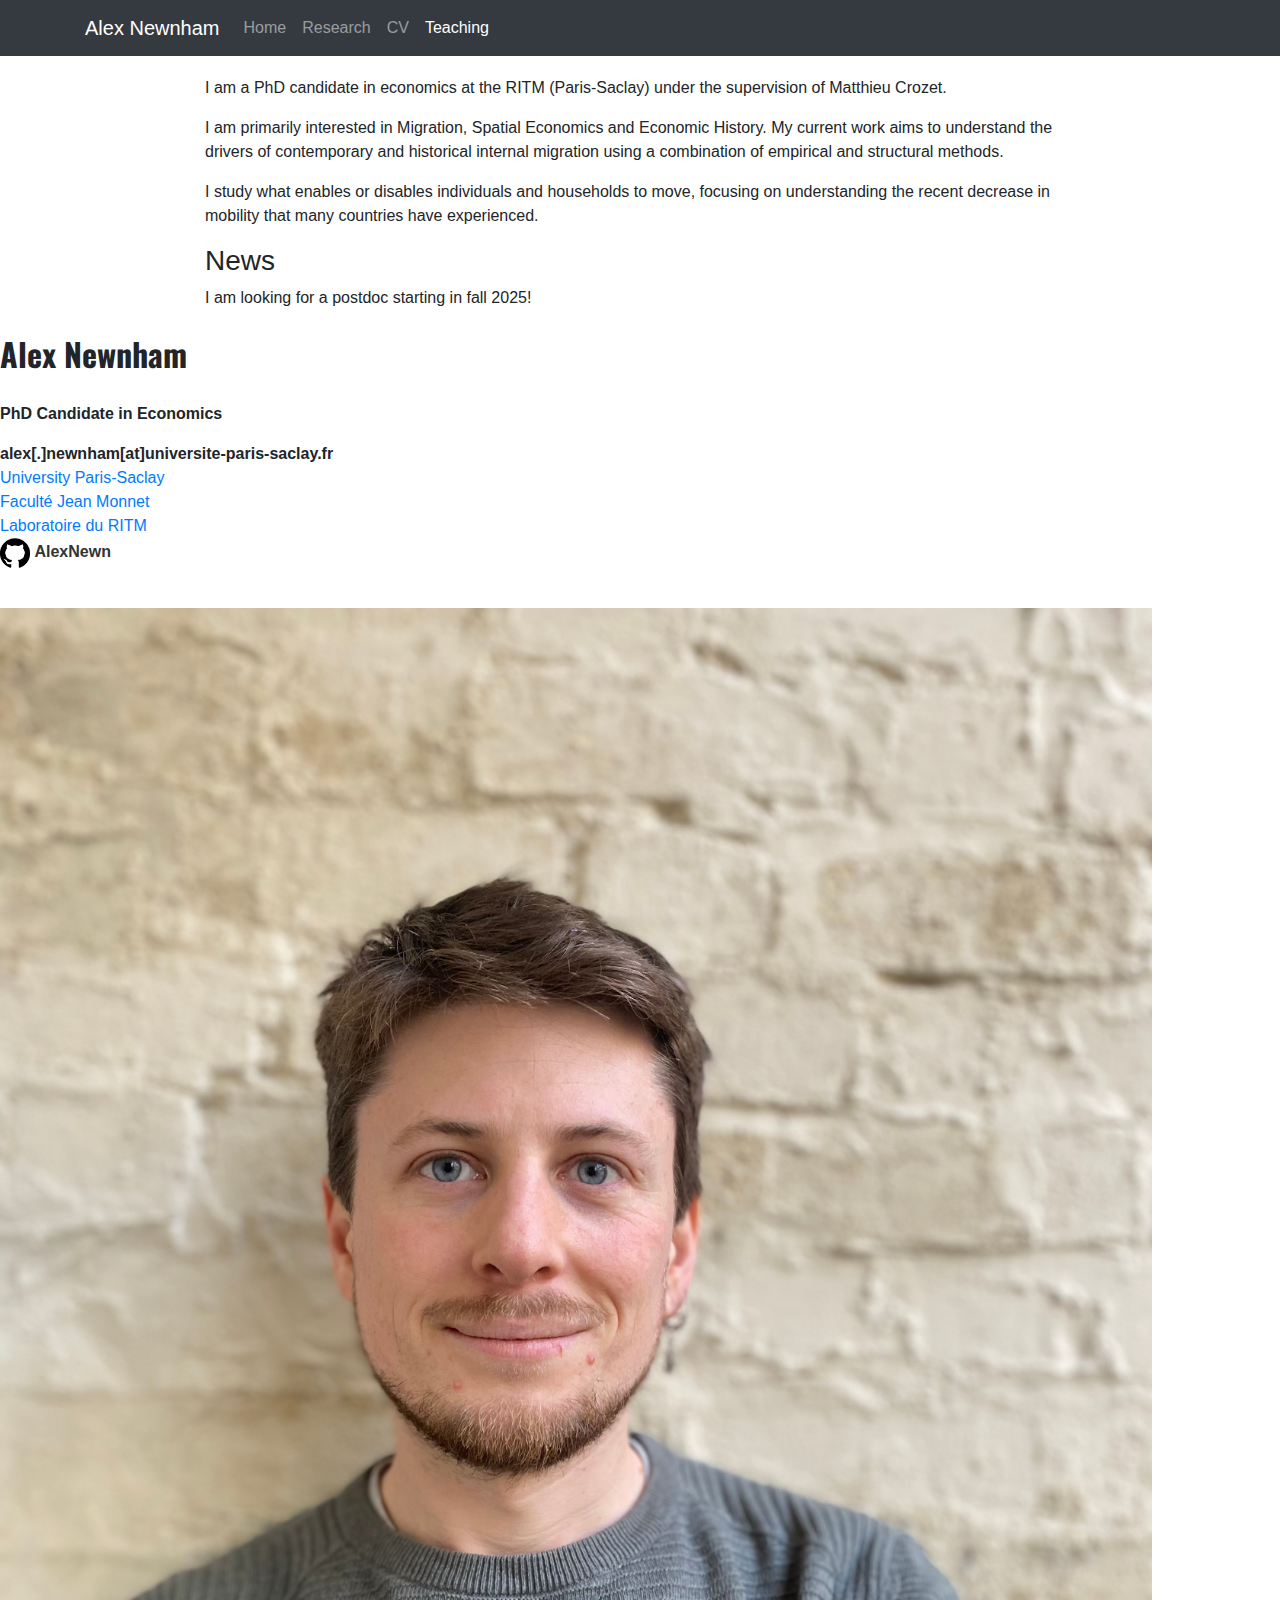
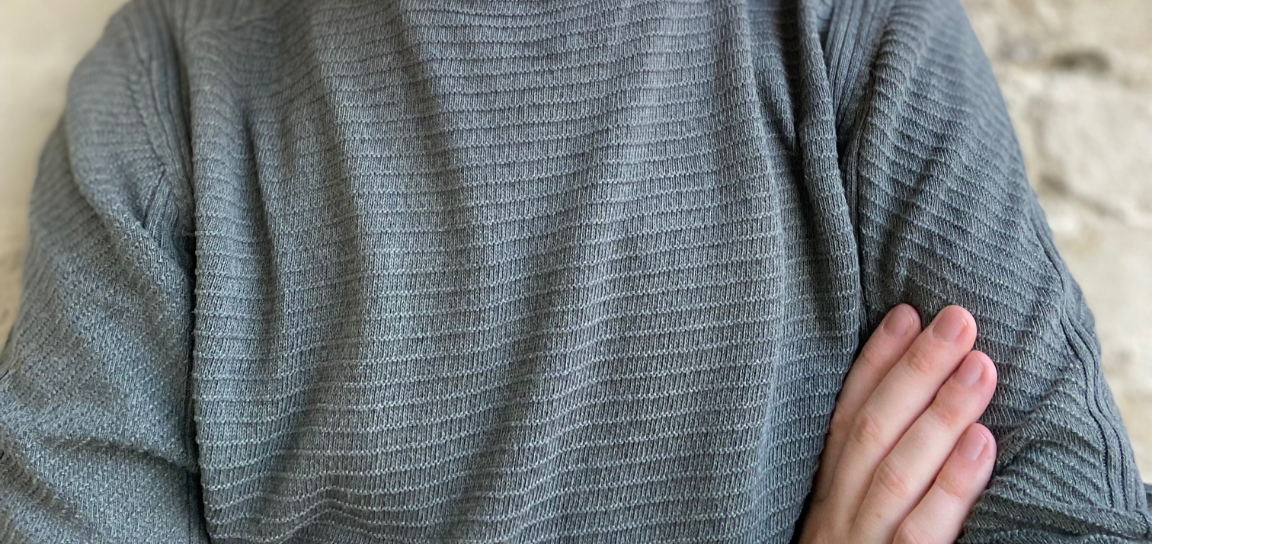
==== index.html @ f0da5895 "Update index.html" ====
<!DOCTYPE html>
<html lang="en">
<head>
  <title>Teaching - Alex Newnham</title>
  <meta charset="utf-8">
  <meta name="viewport" content="width=device-width, initial-scale=1">
  <link rel="stylesheet" href="https://stackpath.bootstrapcdn.com/bootstrap/4.5.2/css/bootstrap.min.css">
  <script src="https://code.jquery.com/jquery-3.5.1.slim.min.js"></script>
  <script src="https://cdn.jsdelivr.net/npm/bootstrap@4.5.2/dist/js/bootstrap.min.js"></script>
  <link href='https://fonts.googleapis.com/css?family=Oswald:700' rel='stylesheet' type='text/css'>
  <style>
    .container {
      padding-left: 15px;
      padding-right: 15px;
    }
    .content {
      max-width: 900px;
      margin: 20px auto;
      padding-left: 15px;
      padding-right: 15px;
    }
    .lesson-links div {
      margin-bottom: 10px;
      display: flex;
      justify-content: space-between;
      align-items: baseline;
    }
    .lesson-links span {
      flex-grow: 1;
      text-align: left;
    }
    .lesson-links span:last-child {
      text-align: right;
    }
    .lesson-links a {
      text-decoration: none;
    }
    .accordion .card-header {
      cursor: pointer;
    }
  </style>
</head>
<body>
  <nav class="navbar navbar-expand-lg navbar-dark bg-dark">
    <div class="container">
      <a class="navbar-brand" href="#">Alex Newnham</a>
      <button class="navbar-toggler" type="button" data-toggle="collapse" data-target="#navbarNav" aria-controls="navbarNav" aria-expanded="false" aria-label="Toggle navigation">
        <span class="navbar-toggler-icon"></span>
      </button>
      <div class="collapse navbar-collapse" id="navbarNav">
        <ul class="navbar-nav">
          <li class="nav-item">
            <a class="nav-link" href="index.html">Home</a>
          </li>
          <li class="nav-item">
            <a class="nav-link" href="research.html">Research</a>
          </li>
          <li class="nav-item">
            <a class="nav-link" href="CV_Alex_Newnham_EN_website.pdf" target="_blank">CV</a>
          </li>
          <li class="nav-item active">
            <a class="nav-link" href="teaching.html">Teaching</a>
          </li>
        </ul>
      </div>
    </div>
  </nav>

<!-- Main Content -->
<div class="main-content">
    <div class="content">
        <p>I am a PhD candidate in economics at the RITM (Paris-Saclay) under the supervision of Matthieu Crozet.</p>
        <p>I am primarily interested in Migration, Spatial Economics and Economic History. My current work aims to understand the drivers of contemporary and historical internal migration using a combination of empirical and structural methods.</p>
        <p>I study what enables or disables individuals and households to move, focusing on understanding the recent decrease in mobility that many countries have experienced.</p>
        <div class="news">
            <h3>News</h3>
            <p>I am looking for a postdoc starting in fall 2025!</p>
        </div>
    </div>
</div>

<!-- Sidebar -->
<div class="sidebar">
    <div style="font-family: 'Oswald', sans-serif; font-size: 32px;"><b>Alex Newnham</b></div><br>
    <p><b>PhD Candidate in Economics</b></p>
    <p><b>alex[.]newnham[at]universite-paris-saclay.fr</b><br>
    <a href="https://www.universite-paris-saclay.fr/">University Paris-Saclay</a><br>
    <a href="https://www.google.com/maps/place/Facult%C3%A9+Jean+Monnet+(Droit,+%C3%89conomie,+Management)+-+Universit%C3%A9+Paris-Saclay/@48.7820277,2.2827488,17z/data=!3m2!4b1!5s0x47e670b17df8f8d5:0x1e2938d781efae62!4m6!3m5!1s0x47e670b17dd4001d:0xe9d9159f3c7a9d19!8m2!3d48.7820242!4d2.2849375!16s%2Fg%2F1jkymxrcp">Faculté Jean Monnet</a><br>
    <a href="http://www.ritm.universite-paris-saclay.fr/">Laboratoire du RITM</a><br>
    <a style="color:#333;" href="https://github.com/AlexNewn" target="_blank">
        <img src="github_icon.png" width="30" height="30" alt="Alex's GitHub"> <b>AlexNewn</b>
    </a>
    </p>
    <br>
    <img style="max-width:90%;" class="img-profile" src="IMG_4917.jpeg" alt="Alex Newnham">
</div>

</body>
</html>
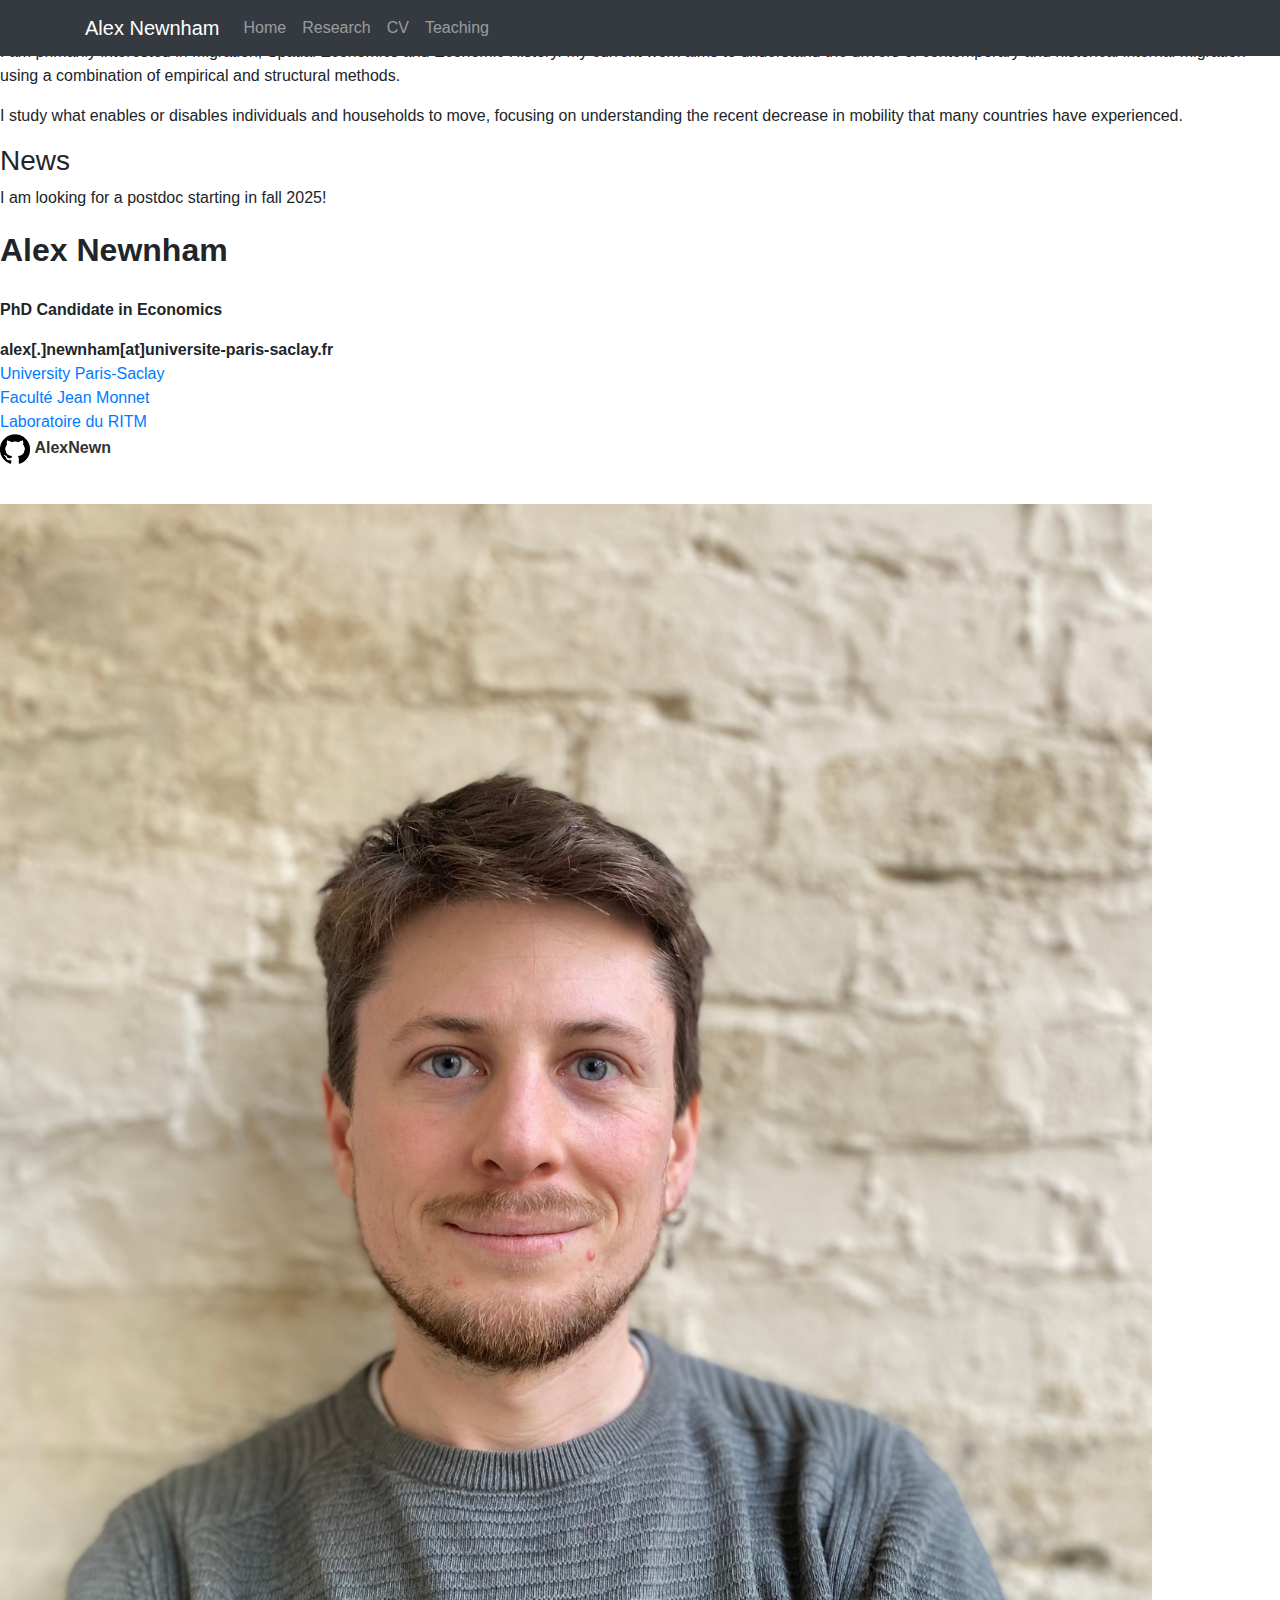
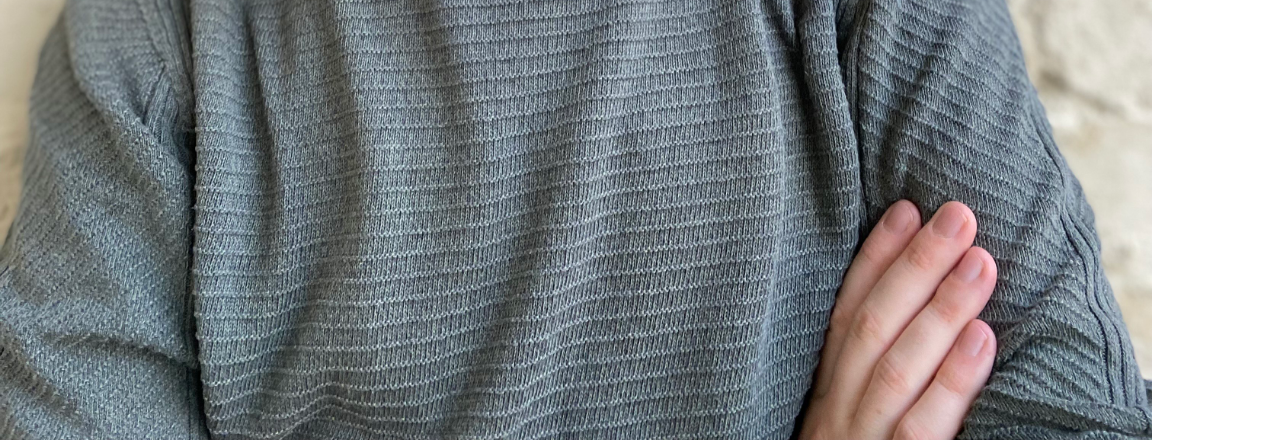
==== commit 711825a1: "Update index.html" ====
--- a/index.html
+++ b/index.html
@@ -1,49 +1,18 @@
 <!DOCTYPE html>
 <html lang="en">
 <head>
-  <title>Teaching - Alex Newnham</title>
+  <title>Page Title - Alex Newnham</title>
   <meta charset="utf-8">
   <meta name="viewport" content="width=device-width, initial-scale=1">
   <link rel="stylesheet" href="https://stackpath.bootstrapcdn.com/bootstrap/4.5.2/css/bootstrap.min.css">
+  <link rel="stylesheet" href="styles.css">
   <script src="https://code.jquery.com/jquery-3.5.1.slim.min.js"></script>
   <script src="https://cdn.jsdelivr.net/npm/bootstrap@4.5.2/dist/js/bootstrap.min.js"></script>
-  <link href='https://fonts.googleapis.com/css?family=Oswald:700' rel='stylesheet' type='text/css'>
-  <style>
-    .container {
-      padding-left: 15px;
-      padding-right: 15px;
-    }
-    .content {
-      max-width: 900px;
-      margin: 20px auto;
-      padding-left: 15px;
-      padding-right: 15px;
-    }
-    .lesson-links div {
-      margin-bottom: 10px;
-      display: flex;
-      justify-content: space-between;
-      align-items: baseline;
-    }
-    .lesson-links span {
-      flex-grow: 1;
-      text-align: left;
-    }
-    .lesson-links span:last-child {
-      text-align: right;
-    }
-    .lesson-links a {
-      text-decoration: none;
-    }
-    .accordion .card-header {
-      cursor: pointer;
-    }
-  </style>
 </head>
 <body>
-  <nav class="navbar navbar-expand-lg navbar-dark bg-dark">
+  <nav class="navbar navbar-expand-lg navbar-dark bg-dark fixed-top">
     <div class="container">
-      <a class="navbar-brand" href="#">Alex Newnham</a>
+      <a class="navbar-brand" href="index.html">Alex Newnham</a>
       <button class="navbar-toggler" type="button" data-toggle="collapse" data-target="#navbarNav" aria-controls="navbarNav" aria-expanded="false" aria-label="Toggle navigation">
         <span class="navbar-toggler-icon"></span>
       </button>
@@ -56,16 +25,15 @@
             <a class="nav-link" href="research.html">Research</a>
           </li>
           <li class="nav-item">
-            <a class="nav-link" href="CV_Alex_Newnham_EN_website.pdf" target="_blank">CV</a>
+            <a class="nav-link" href="cv.html">CV</a>
           </li>
-          <li class="nav-item active">
+          <li class="nav-item">
             <a class="nav-link" href="teaching.html">Teaching</a>
           </li>
         </ul>
       </div>
     </div>
   </nav>
-
 <!-- Main Content -->
 <div class="main-content">
     <div class="content">
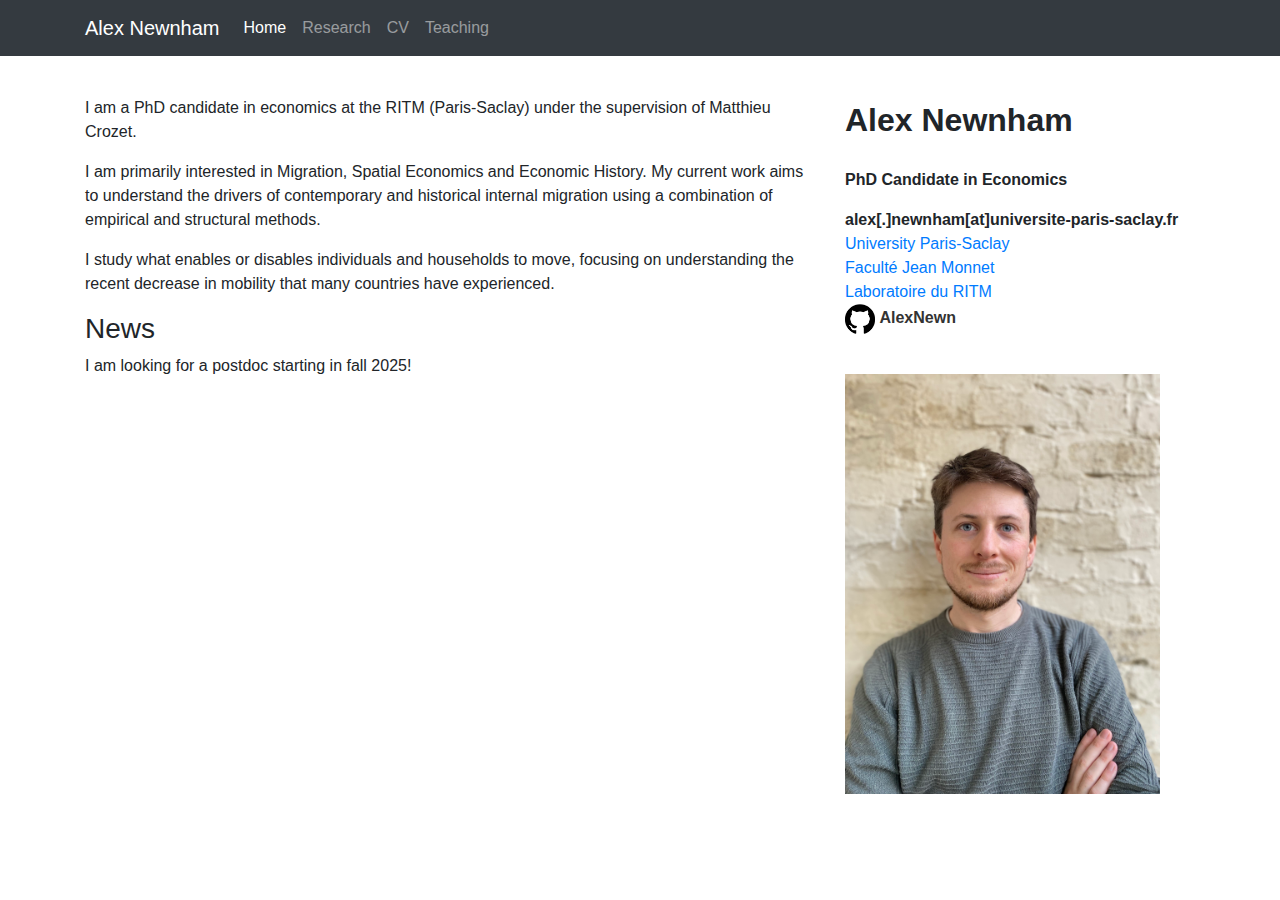
==== commit 5dbfb4a4: "Update index.html" ====
--- a/index.html
+++ b/index.html
@@ -18,7 +18,7 @@
       </button>
       <div class="collapse navbar-collapse" id="navbarNav">
         <ul class="navbar-nav">
-          <li class="nav-item">
+          <li class="nav-item active">
             <a class="nav-link" href="index.html">Home</a>
           </li>
           <li class="nav-item">
@@ -34,34 +34,37 @@
       </div>
     </div>
   </nav>
-<!-- Main Content -->
-<div class="main-content">
-    <div class="content">
-        <p>I am a PhD candidate in economics at the RITM (Paris-Saclay) under the supervision of Matthieu Crozet.</p>
-        <p>I am primarily interested in Migration, Spatial Economics and Economic History. My current work aims to understand the drivers of contemporary and historical internal migration using a combination of empirical and structural methods.</p>
-        <p>I study what enables or disables individuals and households to move, focusing on understanding the recent decrease in mobility that many countries have experienced.</p>
-        <div class="news">
-            <h3>News</h3>
-            <p>I am looking for a postdoc starting in fall 2025!</p>
+
+  <div class="container mt-5 pt-5"> <!-- Adjusted for navbar overlap -->
+    <!-- Main Content -->
+    <main class="row">
+        <div class="col-md-8"> <!-- Main content taking 8 cols -->
+            <article class="content">
+                <p>I am a PhD candidate in economics at the RITM (Paris-Saclay) under the supervision of Matthieu Crozet.</p>
+                <p>I am primarily interested in Migration, Spatial Economics and Economic History. My current work aims to understand the drivers of contemporary and historical internal migration using a combination of empirical and structural methods.</p>
+                <p>I study what enables or disables individuals and households to move, focusing on understanding the recent decrease in mobility that many countries have experienced.</p>
+                <div class="news">
+                    <h3>News</h3>
+                    <p>I am looking for a postdoc starting in fall 2025!</p>
+                </div>
+            </article>
         </div>
-    </div>
-</div>
-
-<!-- Sidebar -->
-<div class="sidebar">
-    <div style="font-family: 'Oswald', sans-serif; font-size: 32px;"><b>Alex Newnham</b></div><br>
-    <p><b>PhD Candidate in Economics</b></p>
-    <p><b>alex[.]newnham[at]universite-paris-saclay.fr</b><br>
-    <a href="https://www.universite-paris-saclay.fr/">University Paris-Saclay</a><br>
-    <a href="https://www.google.com/maps/place/Facult%C3%A9+Jean+Monnet+(Droit,+%C3%89conomie,+Management)+-+Universit%C3%A9+Paris-Saclay/@48.7820277,2.2827488,17z/data=!3m2!4b1!5s0x47e670b17df8f8d5:0x1e2938d781efae62!4m6!3m5!1s0x47e670b17dd4001d:0xe9d9159f3c7a9d19!8m2!3d48.7820242!4d2.2849375!16s%2Fg%2F1jkymxrcp">Faculté Jean Monnet</a><br>
-    <a href="http://www.ritm.universite-paris-saclay.fr/">Laboratoire du RITM</a><br>
-    <a style="color:#333;" href="https://github.com/AlexNewn" target="_blank">
-        <img src="github_icon.png" width="30" height="30" alt="Alex's GitHub"> <b>AlexNewn</b>
-    </a>
-    </p>
-    <br>
-    <img style="max-width:90%;" class="img-profile" src="IMG_4917.jpeg" alt="Alex Newnham">
-</div>
-
+        <!-- Sidebar -->
+        <aside class="col-md-4"> <!-- Sidebar taking 4 cols -->
+            <div style="font-family: 'Oswald', sans-serif; font-size: 32px;"><b>Alex Newnham</b></div><br>
+            <p><b>PhD Candidate in Economics</b></p>
+            <p><b>alex[.]newnham[at]universite-paris-saclay.fr</b><br>
+            <a href="https://www.universite-paris-saclay.fr/">University Paris-Saclay</a><br>
+            <a href="https://www.google.com/maps/place/Facult%C3%A9+Jean+Monnet+(Droit,+%C3%89conomie,+Management)+-+Universit%C3%A9+Paris-Saclay/@48.7820277,2.2827488,17z/data=!3m2!4b1!5s0x47e670b17df8f8d5:0x1e2938d781efae62!4m6!3m5!1s0x47e670b17dd4001d:0xe9d9159f3c7a9d19!8m2!3d48.7820242!4d2.2849375!16s%2Fg%2F1jkymxrcp">Faculté Jean Monnet</a><br>
+            <a href="http://www.ritm.universite-paris-saclay.fr/">Laboratoire du RITM</a><br>
+            <a style="color:#333;" href="https://github.com/AlexNewn" target="_blank">
+                <img src="github_icon.png" width="30" height="30" alt="Alex's GitHub"> <b>AlexNewn</b>
+            </a>
+            </p>
+            <br>
+            <img style="max-width:90%;" class="img-profile" src="IMG_4917.jpeg" alt="Alex Newnham">
+        </aside>
+    </main>
+  </div>
 </body>
 </html>
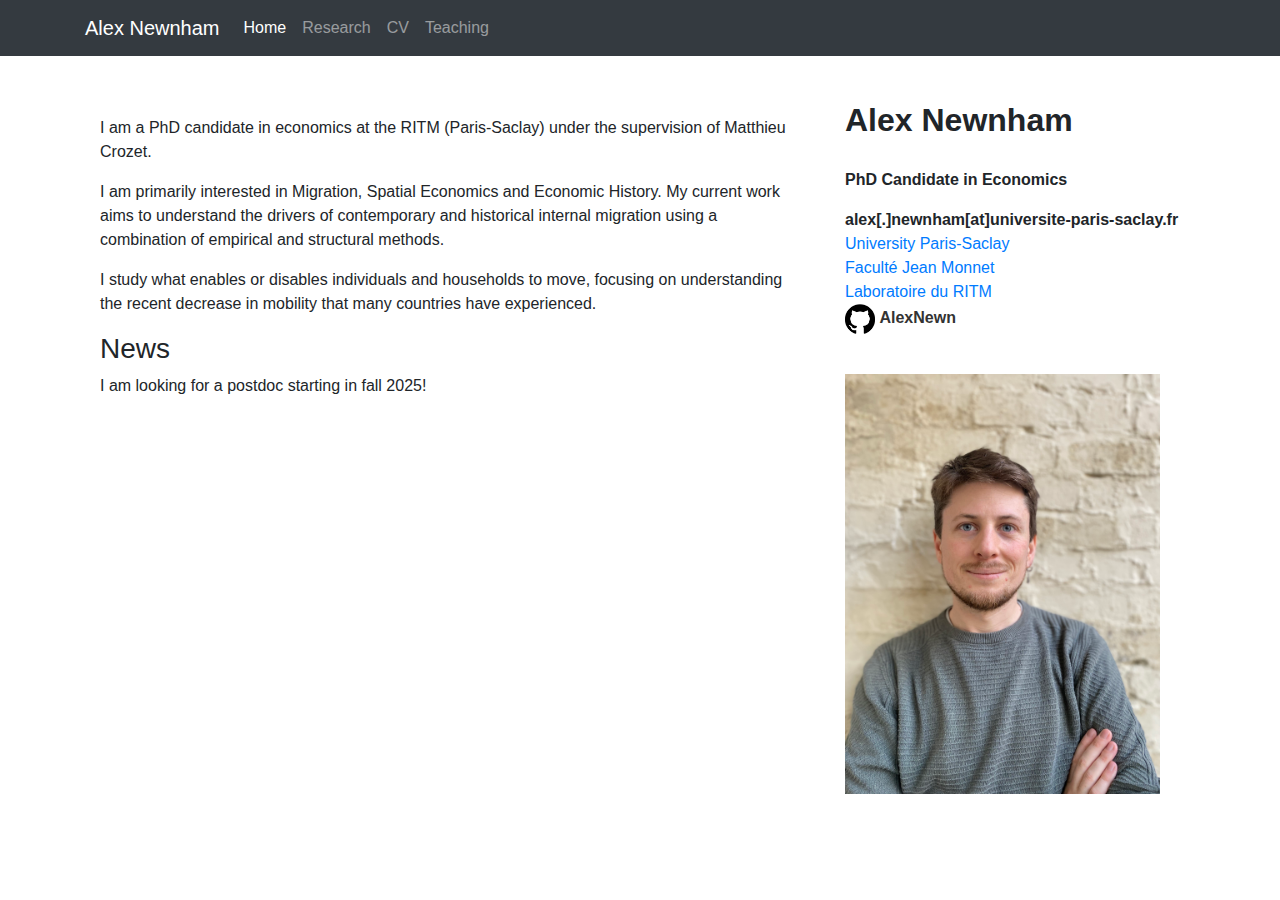
==== commit 83a30343: "Update index.html" ====
--- a/index.html
+++ b/index.html
@@ -5,7 +5,7 @@
   <meta charset="utf-8">
   <meta name="viewport" content="width=device-width, initial-scale=1">
   <link rel="stylesheet" href="https://stackpath.bootstrapcdn.com/bootstrap/4.5.2/css/bootstrap.min.css">
-  <link rel="stylesheet" href="styles.css">
+  <link rel="stylesheet" href="style.css">
   <script src="https://code.jquery.com/jquery-3.5.1.slim.min.js"></script>
   <script src="https://cdn.jsdelivr.net/npm/bootstrap@4.5.2/dist/js/bootstrap.min.js"></script>
 </head>
--- a/style.css
+++ b/style.css
@@ -0,0 +1,49 @@
+.container {
+    padding-left: 15px;
+    padding-right: 15px;
+}
+
+.content {
+    max-width: 900px; /* Consistent max width for content */
+    margin: 20px auto; /* Center the content with margin */
+    padding: 0 15px; /* Padding for alignment */
+}
+
+.navbar {
+    background-color: #333; /* Example navbar color */
+}
+
+.lesson-links div, .research-links div, .cv-links div {
+    margin-bottom: 10px;
+    display: flex;
+    justify-content: space-between;
+    align-items: baseline;
+}
+
+.lesson-links a, .research-links a, .cv-links a {
+    text-decoration: none;
+    color: #007bff; /* Example link color */
+}
+
+.accordion .card-header, .panel .panel-heading {
+    cursor: pointer;
+}
+
+.iframe-container {
+  position: fixed; /* Positioning and size */
+  top: 56px; /* Height of navbar assumed to be 56px */
+  left: 0;
+  right: 0;
+  bottom: 0;
+  display: flex;
+  justify-content: center;
+  align-items: center;
+  padding: 10px;
+}
+
+iframe {
+  width: 100%; /* Responsive width */
+  height: 100%; /* Responsive height */
+  border: none; /* Remove default border */
+}
+
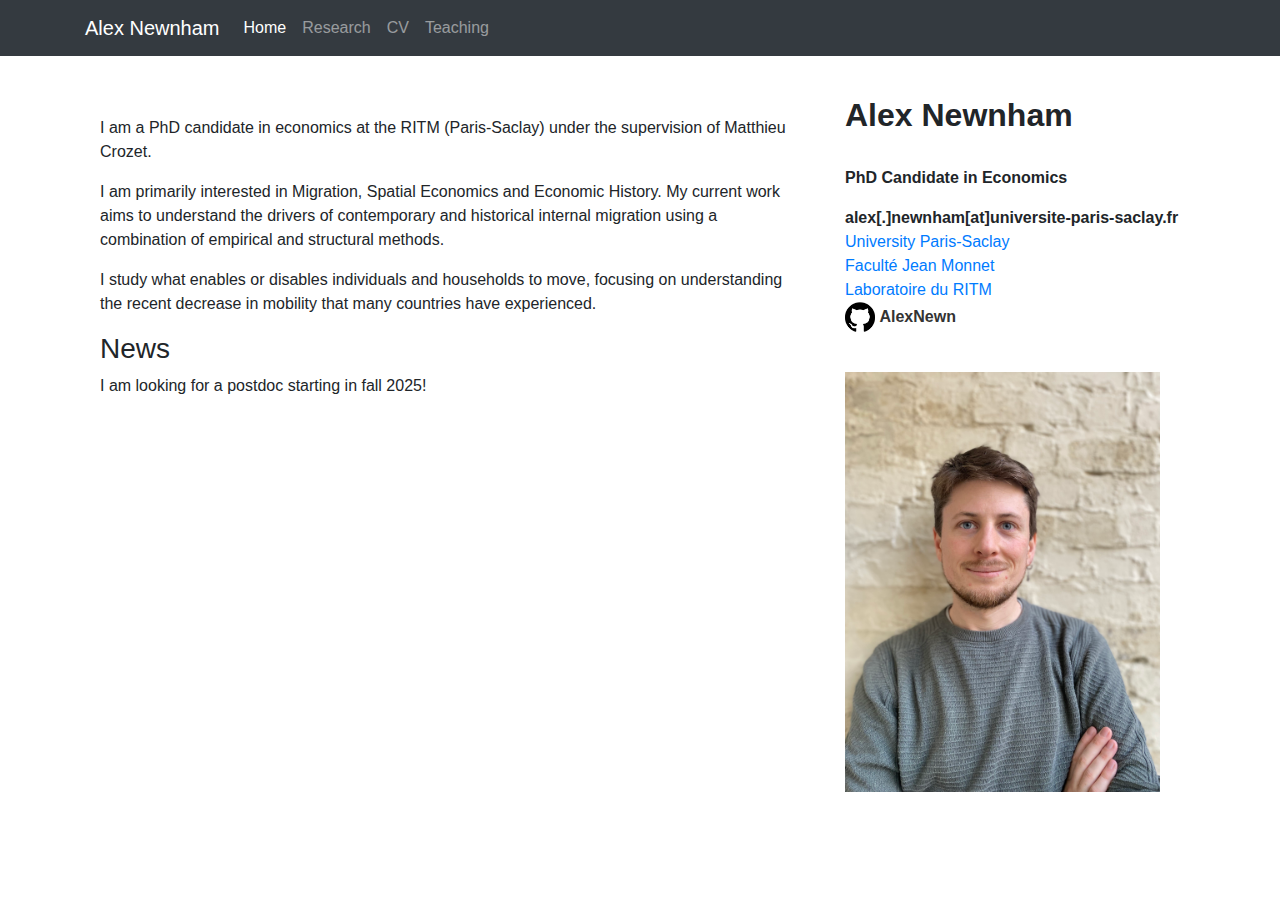
==== commit 50de70a0: "Update index.html" ====
--- a/index.html
+++ b/index.html
@@ -1,13 +1,14 @@
 <!DOCTYPE html>
 <html lang="en">
 <head>
-  <title>Page Title - Alex Newnham</title>
+  <title>Alex Newnham</title>
   <meta charset="utf-8">
   <meta name="viewport" content="width=device-width, initial-scale=1">
   <link rel="stylesheet" href="https://stackpath.bootstrapcdn.com/bootstrap/4.5.2/css/bootstrap.min.css">
   <link rel="stylesheet" href="style.css">
   <script src="https://code.jquery.com/jquery-3.5.1.slim.min.js"></script>
   <script src="https://cdn.jsdelivr.net/npm/bootstrap@4.5.2/dist/js/bootstrap.min.js"></script>
+  <meta name="google-site-verification" content="_AjZQM_YlaJ98YOFjY52EAATWCKAyYQdSuJvs2qO2vw" />
 </head>
 <body>
   <nav class="navbar navbar-expand-lg navbar-dark bg-dark fixed-top">
@@ -51,7 +52,7 @@
         </div>
         <!-- Sidebar -->
         <aside class="col-md-4"> <!-- Sidebar taking 4 cols -->
-            <div style="font-family: 'Oswald', sans-serif; font-size: 32px;"><b>Alex Newnham</b></div><br>
+            <h1 style="font-family: 'Oswald', sans-serif; font-size: 32px;"><b>Alex Newnham</b></h1><br>
             <p><b>PhD Candidate in Economics</b></p>
             <p><b>alex[.]newnham[at]universite-paris-saclay.fr</b><br>
             <a href="https://www.universite-paris-saclay.fr/">University Paris-Saclay</a><br>
--- a/style.css
+++ b/style.css
@@ -30,7 +30,7 @@
 }
 
 .iframe-container {
-  position: fixed; /* Positioning and size */
+  position: fixed; /* Full-screen with fixed positioning */
   top: 56px; /* Height of navbar assumed to be 56px */
   left: 0;
   right: 0;
@@ -38,12 +38,12 @@
   display: flex;
   justify-content: center;
   align-items: center;
-  padding: 10px;
+  width: 100%; /* Full width */
+  height: calc(100% - 56px); /* Full height minus navbar height */
 }
 
 iframe {
-  width: 100%; /* Responsive width */
-  height: 100%; /* Responsive height */
-  border: none; /* Remove default border */
+  width: 100%; /* Full width of the container */
+  height: 100%; /* Full height of the container */
+  border: none; /* Remove the border */
 }
-
